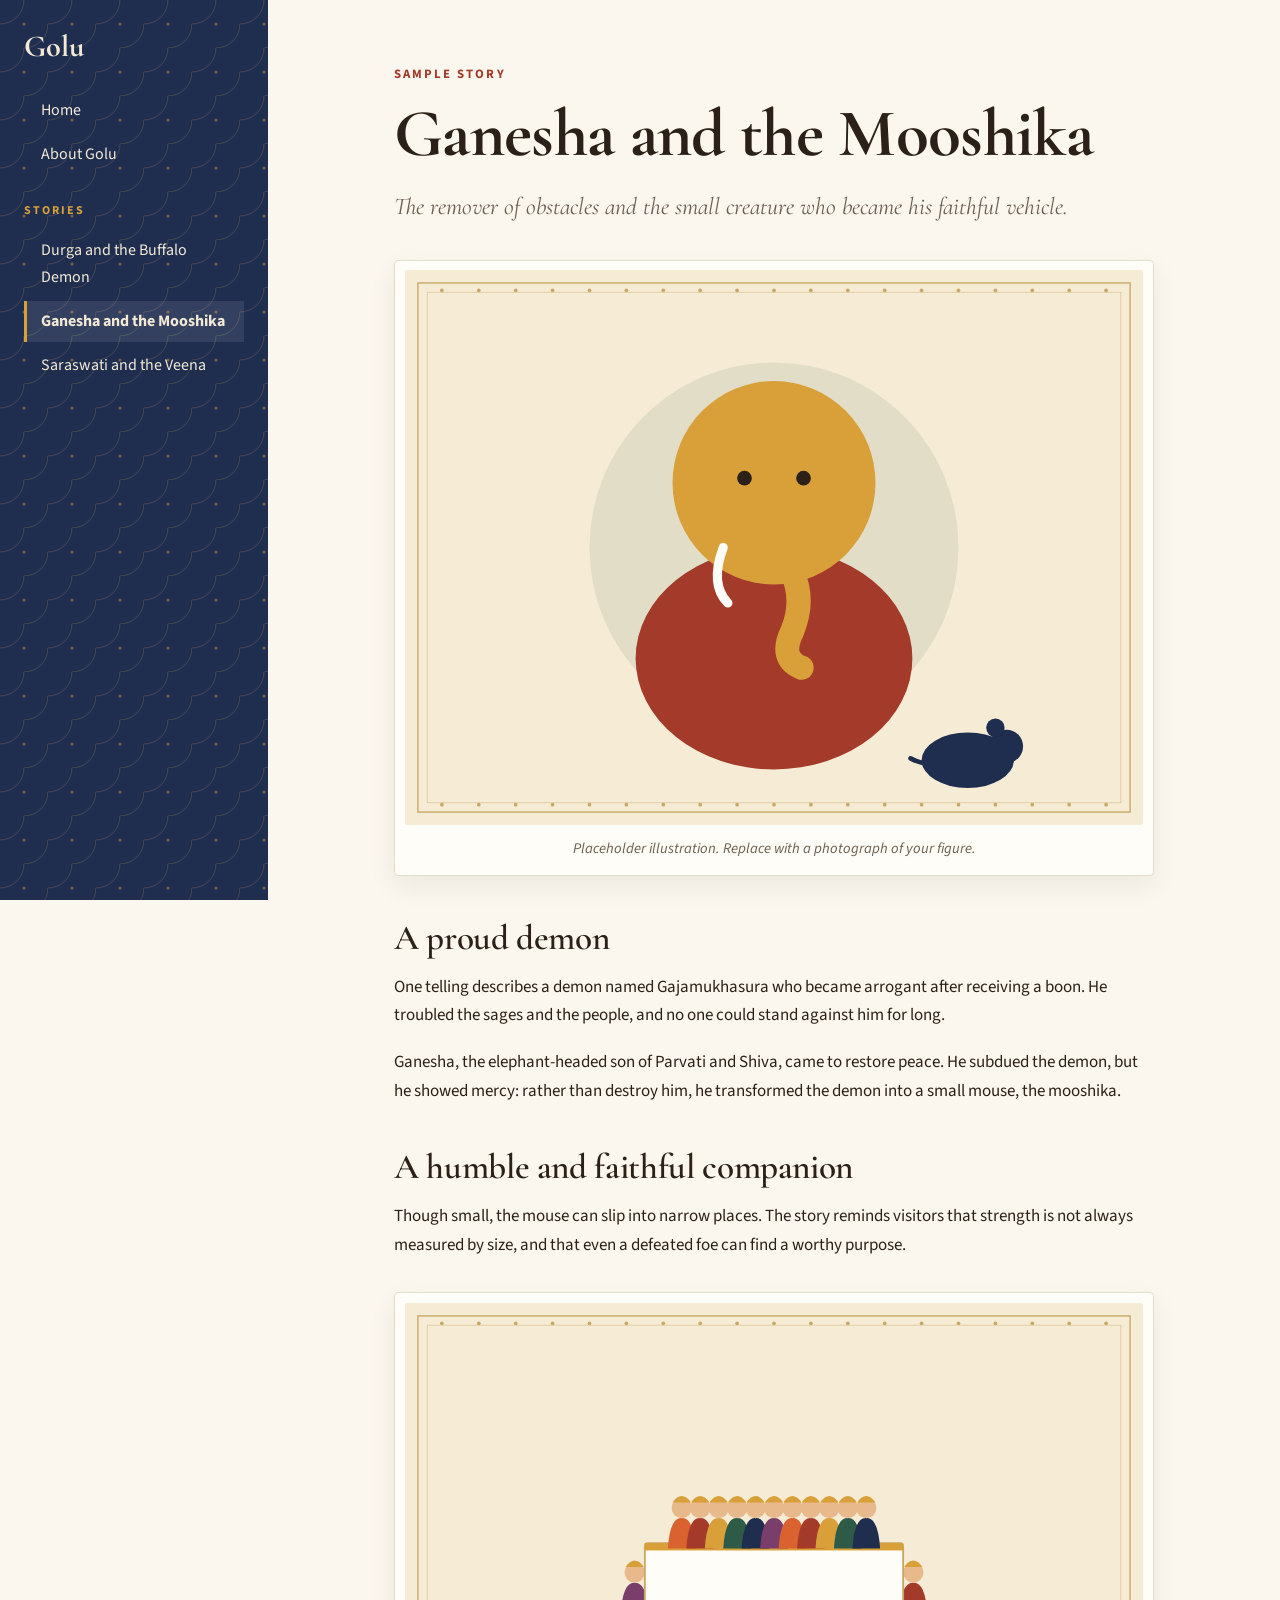
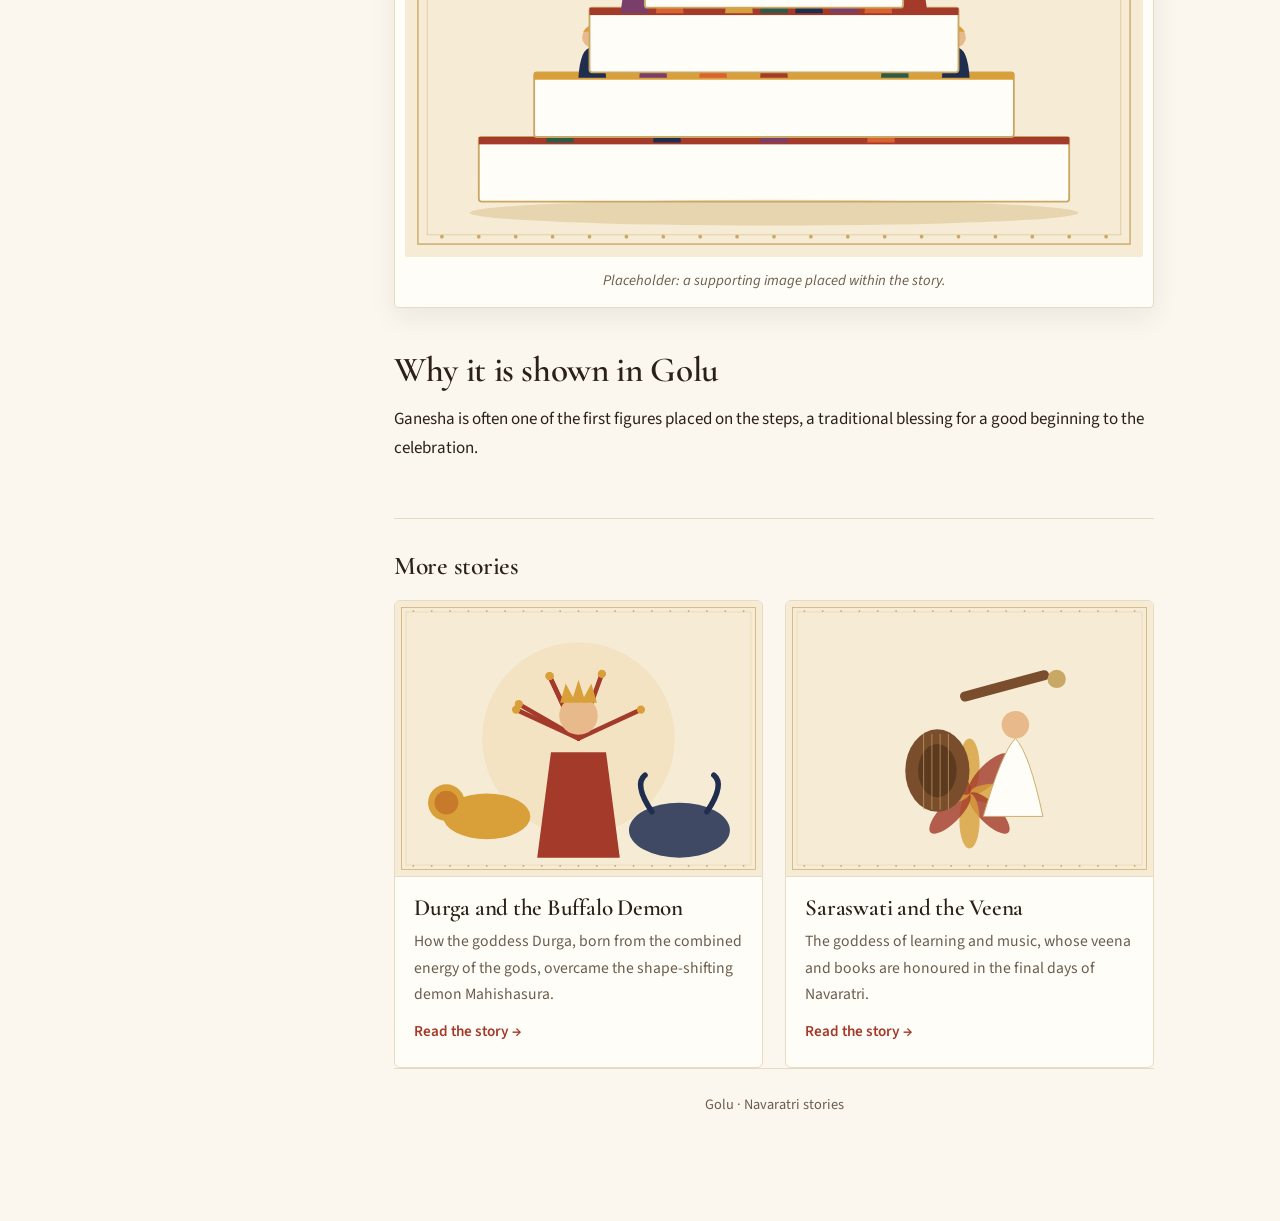
==== stories/ganesha-and-the-mooshika.html @ f411554b "Testing" ====
<!doctype html>
<html lang="en">
  <head>
    <meta charset="utf-8" />
    <meta name="viewport" content="width=device-width, initial-scale=1" />
    <meta name="description" content="How the elephant-headed Ganesha subdued a proud demon, who became the mouse that carries him." />
    <title>Ganesha and the Mooshika · Golu</title>
    <link rel="preconnect" href="https://fonts.googleapis.com" />
    <link rel="preconnect" href="https://fonts.gstatic.com" crossorigin />
    <link href="https://fonts.googleapis.com/css2?family=Cormorant+Garamond:wght@600;700&family=Source+Sans+3:wght@400;600;700&display=swap" rel="stylesheet" />
    <link rel="stylesheet" href="../assets/styles.css" />
    <script src="../assets/js/stories.js" defer></script>
    <script src="../assets/js/site.js" defer></script>
  </head>
  <body data-root="../" data-story="ganesha-and-the-mooshika">
    <!-- SAMPLE CONTENT: replace the text and images with your own. Keep the slug. -->
    <a class="skip-link" href="#main">Skip to story</a>

    <div class="layout">
      <aside class="sidebar" data-sidebar></aside>

      <main class="content" id="main">
        <article class="story">
          <header>
            <p class="eyebrow">Sample story</p>
            <h1>Ganesha and the Mooshika</h1>
            <p class="subtitle">The remover of obstacles and the small creature who became his faithful vehicle.</p>
          </header>

          <figure class="plate">
            <img
              src="../assets/images/stories/ganesha-and-the-mooshika/cover.svg"
              alt="Placeholder illustration of an elephant-headed figure with a small mouse at its feet"
              width="800"
              height="600"
            />
            <figcaption>Placeholder illustration. Replace with a photograph of your figure.</figcaption>
          </figure>

          <h2>A proud demon</h2>
          <p>
            One telling describes a demon named Gajamukhasura who became arrogant after receiving
            a boon. He troubled the sages and the people, and no one could stand against him for
            long.
          </p>
          <p>
            Ganesha, the elephant-headed son of Parvati and Shiva, came to restore peace. He
            subdued the demon, but he showed mercy: rather than destroy him, he transformed the
            demon into a small mouse, the mooshika.
          </p>

          <h2>A humble and faithful companion</h2>
          <p>
            Though small, the mouse can slip into narrow places. The story reminds visitors that
            strength is not always measured by size, and that even a defeated foe can find a
            worthy purpose.
          </p>

          <figure class="plate">
            <img
              src="../assets/images/stories/ganesha-and-the-mooshika/01-steps.svg"
              alt="Placeholder illustration of rows of dolls arranged on tiered steps"
              width="800"
              height="600"
            />
            <figcaption>Placeholder: a supporting image placed within the story.</figcaption>
          </figure>

          <h2>Why it is shown in Golu</h2>
          <p>
            Ganesha is often one of the first figures placed on the steps, a traditional blessing
            for a good beginning to the celebration.
          </p>
        </article>

        <nav class="story-footer" data-related aria-label="More stories"></nav>

        <footer class="site-footer">
          <p>Golu · Navaratri stories</p>
        </footer>
      </main>
    </div>
  </body>
</html>
---- assets/styles.css ----
/*
 * Golu website styles. Plain CSS, no build step.
 * Colours and fonts are set once in :root — change them there.
 */
:root {
  color-scheme: light;
  --ivory: #fbf7ee;
  --paper: #fffdf7;
  --ink: #2b2118;
  --muted: #6b5d4f;
  --vermilion: #a33a2a;
  --marigold: #d9a03a;
  --gold: #c9a866;
  --line: #e6dcc6;
  --indigo: #1f2d4f;
  --indigo-text: #f3ead6;
  --indigo-muted: #c3c8d8;
  --serif: "Cormorant Garamond", Georgia, "Times New Roman", serif;
  --sans: "Source Sans 3", system-ui, -apple-system, "Segoe UI", sans-serif;
  --kolam: url("data:image/svg+xml,%3Csvg xmlns='http://www.w3.org/2000/svg' width='48' height='48'%3E%3Cg fill='none' stroke='%23c9a866' stroke-width='1' opacity='.22'%3E%3Cpath d='M0 24A24 24 0 0 0 24 0'/%3E%3Cpath d='M48 24A24 24 0 0 1 24 48'/%3E%3C/g%3E%3Ccircle cx='24' cy='24' r='1.6' fill='%23d9a03a' opacity='.45'/%3E%3C/svg%3E");
}

* { box-sizing: border-box; }
html { scroll-behavior: smooth; }

body {
  margin: 0;
  background: var(--ivory);
  color: var(--ink);
  font: 1.0625rem/1.7 var(--sans);
}

img { display: block; max-width: 100%; height: auto; }
a { color: var(--vermilion); }
a:focus-visible, button:focus-visible {
  outline: 3px solid var(--marigold);
  outline-offset: 3px;
}

h1, h2, h3 {
  font-family: var(--serif);
  font-weight: 600;
  line-height: 1.15;
  letter-spacing: -.01em;
  margin: 0;
}
h1 { font-size: clamp(2.6rem, 7vw, 4.2rem); font-weight: 700; }
h2 { font-size: clamp(1.7rem, 3.6vw, 2.2rem); margin: 2.6rem 0 .9rem; }
h3 { font-size: 1.45rem; }
p { margin: 0 0 1.1rem; }

.skip-link {
  position: absolute;
  left: 1rem;
  top: -4rem;
  background: var(--paper);
  padding: .5rem .9rem;
  z-index: 20;
}
.skip-link:focus { top: 1rem; }

/* ---------- Eyebrow / ornament ---------- */
.eyebrow {
  margin: 0 0 .6rem;
  color: var(--vermilion);
  font-size: .8rem;
  font-weight: 700;
  letter-spacing: .16em;
  text-transform: uppercase;
}

.ornament {
  display: flex;
  align-items: center;
  gap: .8rem;
  margin: 2.6rem 0 2rem;
  color: var(--gold);
}
.ornament::before,
.ornament::after {
  content: "";
  flex: 1;
  height: 1px;
  background: var(--gold);
}
.ornament span {
  width: 9px;
  height: 9px;
  background: var(--marigold);
  transform: rotate(45deg);
}

/* ---------- Layout: sidebar + content ---------- */
.layout { display: grid; grid-template-columns: minmax(0, 1fr); }

.sidebar {
  position: relative;
  z-index: 5;
  background: var(--indigo) var(--kolam);
  color: var(--indigo-text);
}

.sidebar-head {
  display: flex;
  align-items: center;
  justify-content: space-between;
  gap: 1rem;
  padding: 1rem 1.25rem;
}

.brand {
  color: var(--indigo-text);
  text-decoration: none;
  font-family: var(--serif);
  font-size: 1.9rem;
  font-weight: 700;
  line-height: 1;
}

.nav-toggle {
  font: inherit;
  font-size: .95rem;
  color: var(--indigo-text);
  background: transparent;
  border: 1px solid var(--gold);
  border-radius: 999px;
  padding: .35rem 1rem;
  cursor: pointer;
}

.site-nav { display: none; padding: 0 1.25rem 1.5rem; }
.site-nav.is-open { display: block; }

.nav-label {
  margin: 1.6rem 0 .5rem;
  color: var(--marigold);
  font-size: .75rem;
  font-weight: 700;
  letter-spacing: .16em;
  text-transform: uppercase;
}
.site-nav ul { list-style: none; margin: 0; padding: 0; }
.site-nav li + li { margin-top: .15rem; }

.site-nav a {
  display: block;
  padding: .45rem .75rem .45rem .9rem;
  border-left: 3px solid transparent;
  color: var(--indigo-text);
  text-decoration: none;
  font-size: 1rem;
}
.site-nav a:hover { background: rgb(255 255 255 / 6%); }
.site-nav a[aria-current="page"] {
  border-left-color: var(--marigold);
  background: rgb(255 255 255 / 9%);
  font-weight: 700;
}

.content {
  width: min(100% - 2.5rem, 760px);
  margin-inline: auto;
  padding-block: 2.5rem 4rem;
}

.site-footer {
  border-top: 1px solid var(--line);
  padding: 1.5rem 0;
  color: var(--muted);
  font-size: .9rem;
  text-align: center;
}
.site-footer p { margin: 0; }

@media (min-width: 900px) {
  .layout { grid-template-columns: 268px minmax(0, 1fr); }
  .sidebar {
    position: sticky;
    top: 0;
    height: 100vh;
    overflow-y: auto;
  }
  .sidebar-head { padding: 2rem 1.5rem 1rem; display: block; }
  .nav-toggle { display: none; }
  .site-nav { display: block; padding: .5rem 1.5rem 2rem; }
  .content { padding-block: 4rem 5rem; }
}

@media (max-width: 899px) {
  .sidebar { position: sticky; top: 0; }
}

/* ---------- Plates (framed images) ---------- */
.plate {
  margin: 2rem 0;
  padding: .6rem;
  background: var(--paper);
  border: 1px solid var(--line);
  border-radius: 4px;
  box-shadow: 0 10px 28px rgb(43 33 24 / 7%);
}
.plate img { width: 100%; height: auto; border-radius: 2px; }
.plate figcaption {
  padding: .7rem .4rem .3rem;
  color: var(--muted);
  font-size: .92rem;
  font-style: italic;
  text-align: center;
}

/* ---------- Homepage ---------- */
.hero { display: grid; grid-template-columns: minmax(0, 1fr); gap: 2rem; align-items: center; padding-top: .5rem; }
.hero .lede {
  font-size: clamp(1.1rem, 2.2vw, 1.3rem);
  color: var(--muted);
  max-width: 34rem;
}
.hero-art { margin: 0; }
@media (min-width: 700px) {
  .hero { grid-template-columns: 1fr 1.1fr; }
}

.about p { max-width: 42rem; }

.story-cards {
  display: grid;
  gap: 1.4rem;
  grid-template-columns: repeat(auto-fit, minmax(min(100%, 230px), 1fr));
  margin-top: 1.2rem;
}

.story-card {
  display: flex;
  flex-direction: column;
  height: 100%;
  background: var(--paper);
  border: 1px solid var(--line);
  border-radius: 6px;
  color: var(--ink);
  text-decoration: none;
  overflow: hidden;
  transition: transform .15s ease, box-shadow .15s ease;
}
.story-card:hover {
  transform: translateY(-2px);
  box-shadow: 0 10px 24px rgb(43 33 24 / 10%);
}
.story-card .thumb {
  aspect-ratio: 4 / 3;
  background: #f1e7d1;
  border-bottom: 1px solid var(--line);
}
.story-card .thumb img { width: 100%; height: 100%; object-fit: contain; }
.story-card-body { padding: 1.1rem 1.2rem 1.3rem; }
.story-card-body h3 { color: var(--ink); margin-bottom: .4rem; }
.story-card-body p { margin: 0; color: var(--muted); font-size: .98rem; }
.story-card-body .more {
  display: inline-block;
  margin-top: .7rem;
  color: var(--vermilion);
  font-weight: 600;
  font-size: .95rem;
}

/* ---------- Story pages ---------- */
.story header { margin-bottom: 1.6rem; }
.story .subtitle {
  margin-top: .9rem;
  font-family: var(--serif);
  font-size: clamp(1.25rem, 2.6vw, 1.5rem);
  font-style: italic;
  color: var(--muted);
}
.story h2 { color: var(--ink); }

.story-footer {
  margin-top: 3.5rem;
  padding-top: 2rem;
  border-top: 1px solid var(--line);
}
.story-footer h2 { margin-top: 0; font-size: 1.6rem; }
.back-home { margin-bottom: 1.2rem; font-weight: 600; }

/* ---------- Small screens ---------- */
@media (max-width: 480px) {
  .content { width: min(100% - 2rem, 760px); }
  .plate { margin-inline: -.2rem; }
}

@media (prefers-reduced-motion: reduce) {
  html { scroll-behavior: auto; }
  .story-card { transition: none; }
}
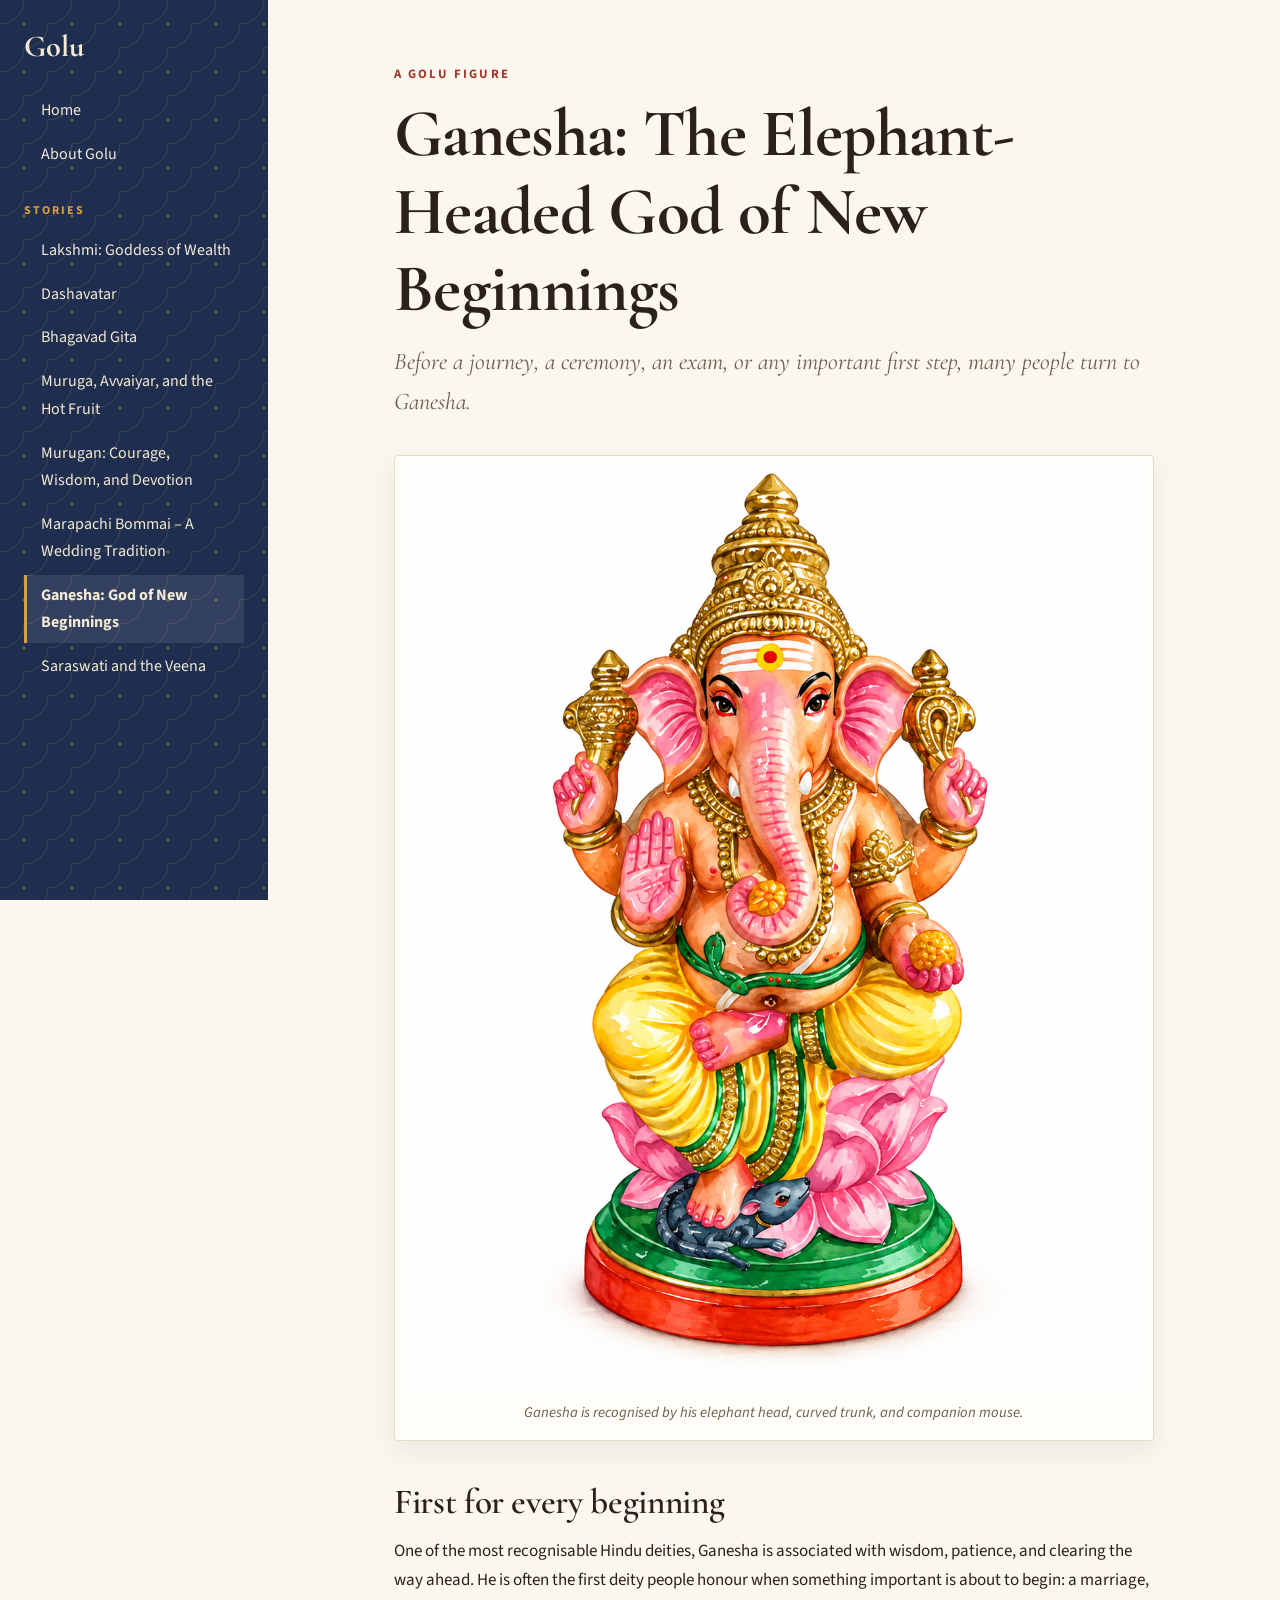
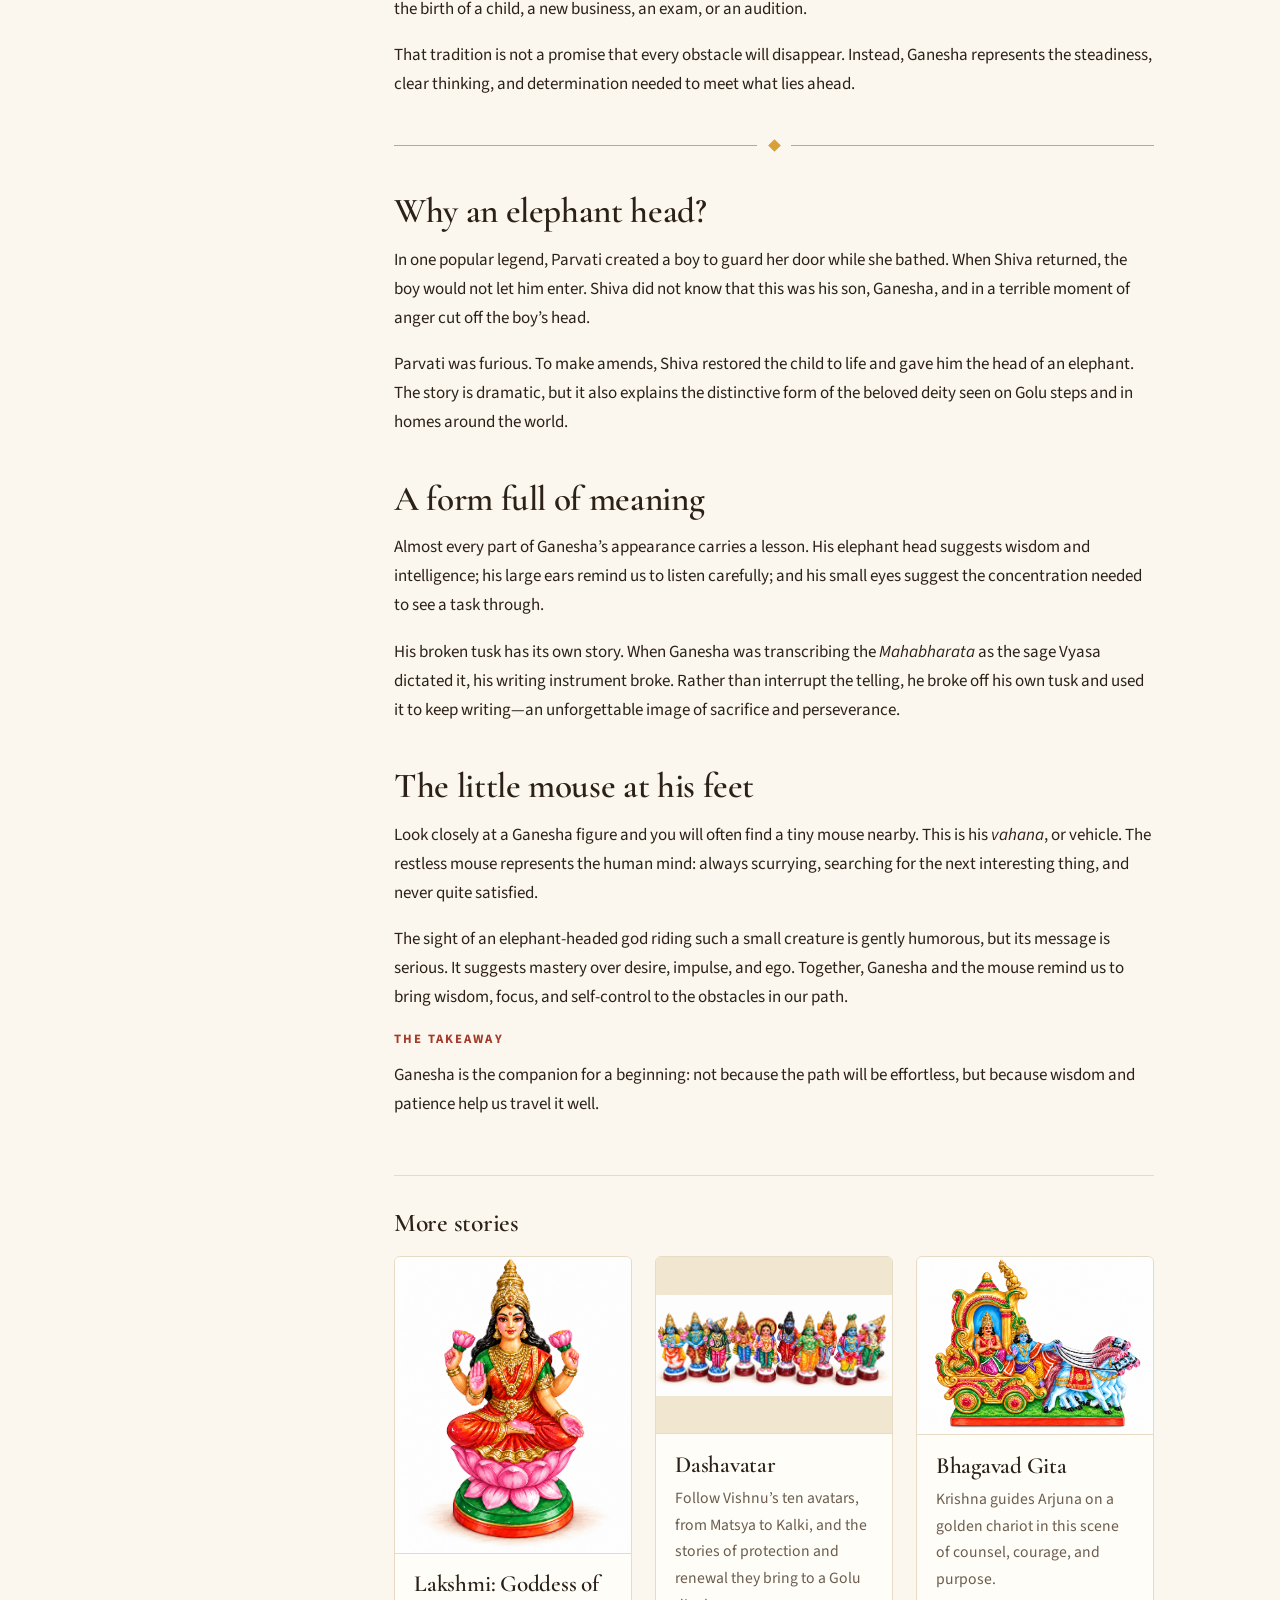
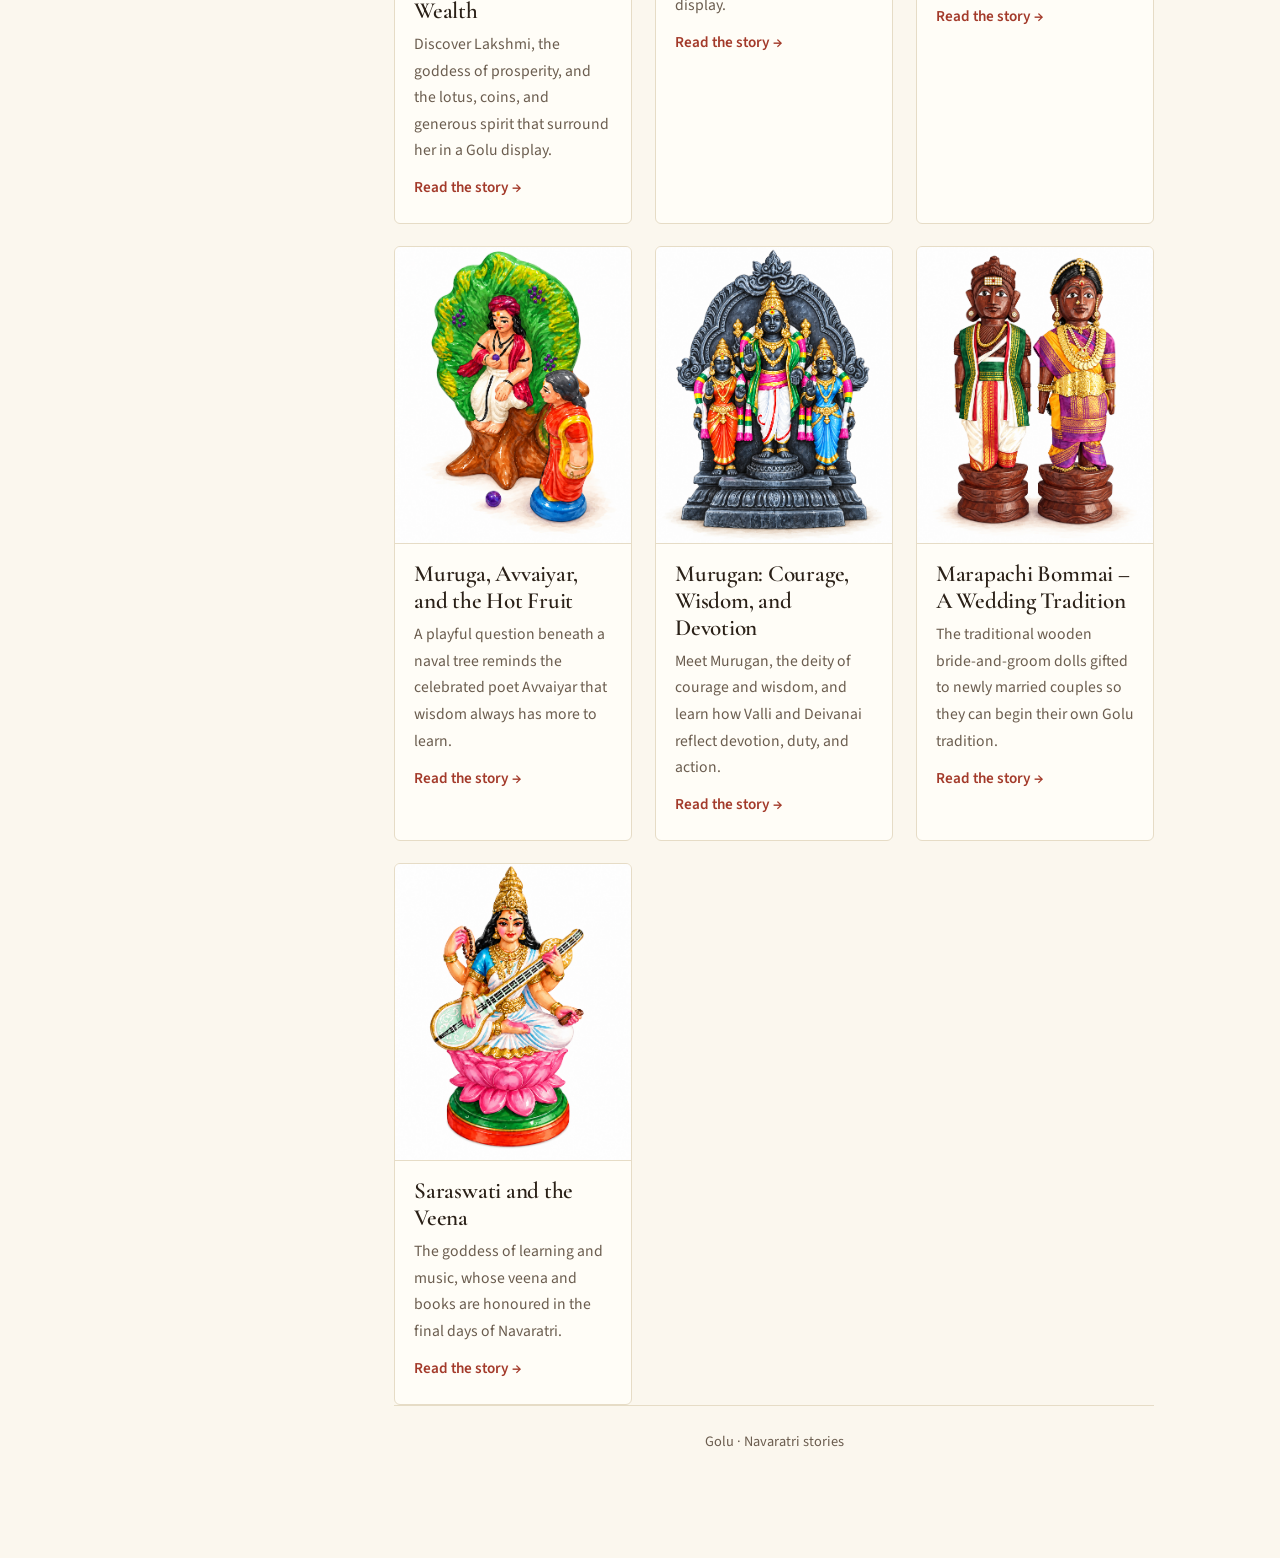
==== commit 86253624: "add images and stories" ====
--- a/stories/ganesha-and-the-mooshika.html
+++ b/stories/ganesha-and-the-mooshika.html
@@ -3,8 +3,8 @@
   <head>
     <meta charset="utf-8" />
     <meta name="viewport" content="width=device-width, initial-scale=1" />
-    <meta name="description" content="How the elephant-headed Ganesha subdued a proud demon, who became the mouse that carries him." />
-    <title>Ganesha and the Mooshika · Golu</title>
+    <meta name="description" content="Meet Ganesha, the elephant-headed Hindu deity of wisdom, new beginnings, and the removal of obstacles." />
+    <title>Ganesha: God of New Beginnings · Golu</title>
     <link rel="preconnect" href="https://fonts.googleapis.com" />
     <link rel="preconnect" href="https://fonts.gstatic.com" crossorigin />
     <link href="https://fonts.googleapis.com/css2?family=Cormorant+Garamond:wght@600;700&family=Source+Sans+3:wght@400;600;700&display=swap" rel="stylesheet" />
@@ -13,64 +13,82 @@
     <script src="../assets/js/site.js" defer></script>
   </head>
   <body data-root="../" data-story="ganesha-and-the-mooshika">
-    <!-- SAMPLE CONTENT: replace the text and images with your own. Keep the slug. -->
     <a class="skip-link" href="#main">Skip to story</a>
 
     <div class="layout">
       <aside class="sidebar" data-sidebar></aside>
 
       <main class="content" id="main">
-        <article class="story">
-          <header>
-            <p class="eyebrow">Sample story</p>
-            <h1>Ganesha and the Mooshika</h1>
-            <p class="subtitle">The remover of obstacles and the small creature who became his faithful vehicle.</p>
+        <article class="story ganesha-story">
+          <header class="story-intro">
+            <p class="eyebrow">A Golu figure</p>
+            <h1>Ganesha: The Elephant-Headed God of New Beginnings</h1>
+            <p class="subtitle">Before a journey, a ceremony, an exam, or any important first step, many people turn to Ganesha.</p>
           </header>
 
-          <figure class="plate">
+          <figure class="plate hero-plate">
             <img
-              src="../assets/images/stories/ganesha-and-the-mooshika/cover.svg"
-              alt="Placeholder illustration of an elephant-headed figure with a small mouse at its feet"
-              width="800"
-              height="600"
+              src="../assets/images/stories/ganesha-and-the-mooshika/ganesha.png"
+              alt="Ganesha seated on a lotus, with a mouse at his feet"
+              width="1122"
+              height="1402"
             />
-            <figcaption>Placeholder illustration. Replace with a photograph of your figure.</figcaption>
+            <figcaption>Ganesha is recognised by his elephant head, curved trunk, and companion mouse.</figcaption>
           </figure>
 
-          <h2>A proud demon</h2>
+          <h2>First for every beginning</h2>
           <p>
-            One telling describes a demon named Gajamukhasura who became arrogant after receiving
-            a boon. He troubled the sages and the people, and no one could stand against him for
-            long.
+            One of the most recognisable Hindu deities, Ganesha is associated with wisdom, patience,
+            and clearing the way ahead. He is often the first deity people honour when something important
+            is about to begin: a marriage, the birth of a child, a new business, an exam, or an audition.
           </p>
           <p>
-            Ganesha, the elephant-headed son of Parvati and Shiva, came to restore peace. He
-            subdued the demon, but he showed mercy: rather than destroy him, he transformed the
-            demon into a small mouse, the mooshika.
+            That tradition is not a promise that every obstacle will disappear. Instead, Ganesha represents
+            the steadiness, clear thinking, and determination needed to meet what lies ahead.
           </p>
 
-          <h2>A humble and faithful companion</h2>
+          <div class="ornament" aria-hidden="true"><span></span></div>
+
+          <h2>Why an elephant head?</h2>
           <p>
-            Though small, the mouse can slip into narrow places. The story reminds visitors that
-            strength is not always measured by size, and that even a defeated foe can find a
-            worthy purpose.
+            In one popular legend, Parvati created a boy to guard her door while she bathed. When Shiva
+            returned, the boy would not let him enter. Shiva did not know that this was his son, Ganesha,
+            and in a terrible moment of anger cut off the boy’s head.
+          </p>
+          <p>
+            Parvati was furious. To make amends, Shiva restored the child to life and gave him the head of
+            an elephant. The story is dramatic, but it also explains the distinctive form of the beloved deity
+            seen on Golu steps and in homes around the world.
           </p>
 
-          <figure class="plate">
-            <img
-              src="../assets/images/stories/ganesha-and-the-mooshika/01-steps.svg"
-              alt="Placeholder illustration of rows of dolls arranged on tiered steps"
-              width="800"
-              height="600"
-            />
-            <figcaption>Placeholder: a supporting image placed within the story.</figcaption>
-          </figure>
+          <h2>A form full of meaning</h2>
+          <p>
+            Almost every part of Ganesha’s appearance carries a lesson. His elephant head suggests wisdom
+            and intelligence; his large ears remind us to listen carefully; and his small eyes suggest the
+            concentration needed to see a task through.
+          </p>
+          <p>
+            His broken tusk has its own story. When Ganesha was transcribing the <em>Mahabharata</em> as the
+            sage Vyasa dictated it, his writing instrument broke. Rather than interrupt the telling, he broke
+            off his own tusk and used it to keep writing—an unforgettable image of sacrifice and perseverance.
+          </p>
 
-          <h2>Why it is shown in Golu</h2>
+          <h2>The little mouse at his feet</h2>
           <p>
-            Ganesha is often one of the first figures placed on the steps, a traditional blessing
-            for a good beginning to the celebration.
+            Look closely at a Ganesha figure and you will often find a tiny mouse nearby. This is his
+            <em>vahana</em>, or vehicle. The restless mouse represents the human mind: always scurrying,
+            searching for the next interesting thing, and never quite satisfied.
           </p>
+          <p>
+            The sight of an elephant-headed god riding such a small creature is gently humorous, but its
+            message is serious. It suggests mastery over desire, impulse, and ego. Together, Ganesha and the
+            mouse remind us to bring wisdom, focus, and self-control to the obstacles in our path.
+          </p>
+
+          <aside class="story-takeaway">
+            <p class="eyebrow">The takeaway</p>
+            <p>Ganesha is the companion for a beginning: not because the path will be effortless, but because wisdom and patience help us travel it well.</p>
+          </aside>
         </article>
 
         <nav class="story-footer" data-related aria-label="More stories"></nav>
